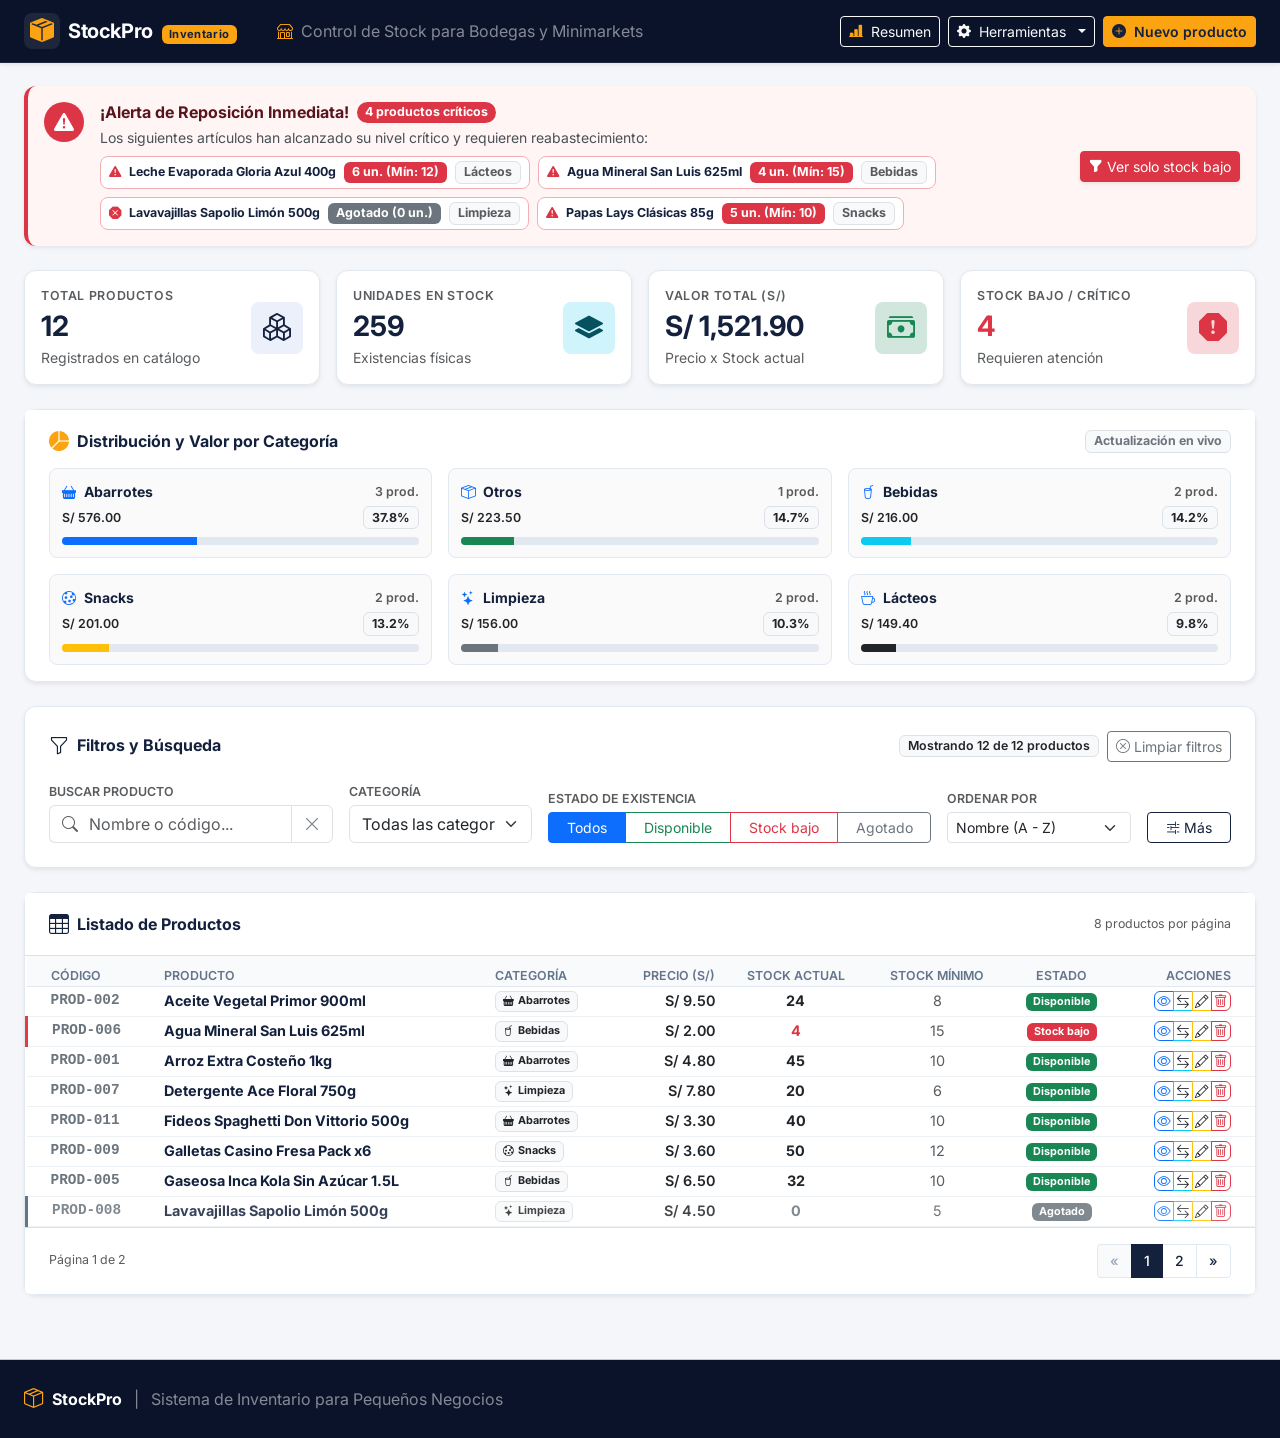
==== index.html @ 31b06daf "se guardo" ====
<!DOCTYPE html>
<html lang="es">
<head>
    <meta charset="UTF-8">
    <meta name="viewport" content="width=device-width, initial-scale=1.0">
    <meta name="description" content="StockPro - Sistema de Inventario para pequeños negocios.">
    <title>StockPro - Sistema de Inventario</title>

    <!-- Google Fonts: Inter -->
    <link rel="preconnect" href="https://fonts.googleapis.com">
    <link rel="preconnect" href="https://fonts.gstatic.com" crossorigin>
    <link href="https://fonts.googleapis.com/css2?family=Inter:wght@300;400;500;600;700&display=swap" rel="stylesheet">

    <!-- Bootstrap 5.3.3 CSS por CDN -->
    <link href="https://cdn.jsdelivr.net/npm/bootstrap@5.3.3/dist/css/bootstrap.min.css" rel="stylesheet" integrity="sha384-QWTKZyjpPEjISv5WaRU9OFeRpok6YctnYmDr5pNlyT2bRjXh0JMhjY6hW+ALEwIH" crossorigin="anonymous">

    <!-- Bootstrap Icons 1.11.3 por CDN -->
    <link rel="stylesheet" href="https://cdn.jsdelivr.net/npm/bootstrap-icons@1.11.3/font/bootstrap-icons.min.css">

    <!-- Estilos personalizados -->
    <link rel="stylesheet" href="css/styles.css">
</head>
<body>

    <!-- Enlace de accesibilidad: Saltar al contenido principal -->
    <a href="#main-content" class="skip-to-content visually-hidden-focusable">Saltar al contenido principal</a>

    <!-- 1. NAVBAR FIJA OSCURA -->
    <header>
        <nav class="navbar navbar-expand-lg navbar-dark bg-dark-navy fixed-top shadow-sm" aria-label="Navegación principal">
            <div class="container-fluid px-3 px-lg-4">
                <a class="navbar-brand d-flex align-items-center gap-2" href="#">
                    <div class="brand-icon-wrapper">
                        <i class="bi bi-box-seam-fill text-accent fs-4" aria-hidden="true"></i>
                    </div>
                    <div>
                        <span class="fw-bold tracking-tight text-white fs-5">StockPro</span>
                        <span class="badge badge-accent ms-1 d-none d-sm-inline-block">Inventario</span>
                    </div>
                </a>

                <button class="navbar-toggler border-0" type="button" data-bs-toggle="collapse" data-bs-target="#navbarContenido" aria-controls="navbarContenido" aria-expanded="false" aria-label="Alternar navegación">
                    <span class="navbar-toggler-icon"></span>
                </button>

                <div class="collapse navbar-collapse" id="navbarContenido">
                    <ul class="navbar-nav me-auto mb-2 mb-lg-0 ms-lg-3">
                        <li class="nav-item">
                            <span class="nav-link active px-2 text-white-50 small">
                                <i class="bi bi-shop me-1 text-accent" aria-hidden="true"></i>
                                Control de Stock para Bodegas y Minimarkets
                            </span>
                        </li>
                    </ul>

                    <div class="d-flex flex-wrap align-items-center gap-2">
                        <!-- Botón para ver resumen general -->
                        <button type="button" class="btn btn-outline-light btn-sm d-flex align-items-center gap-2" id="btnAbrirResumen" data-bs-toggle="modal" data-bs-target="#modalResumen" aria-label="Abrir resumen del inventario">
                            <i class="bi bi-bar-chart-line-fill text-accent" aria-hidden="true"></i>
                            <span>Resumen</span>
                        </button>

                        <!-- Menú desplegable de herramientas y exportación -->
                        <div class="dropdown">
                            <button class="btn btn-outline-light btn-sm dropdown-toggle d-flex align-items-center gap-2" type="button" id="dropdownHerramientas" data-bs-toggle="dropdown" aria-expanded="false">
                                <i class="bi bi-gear-fill" aria-hidden="true"></i>
                                <span>Herramientas</span>
                            </button>
                            <ul class="dropdown-menu dropdown-menu-end shadow" aria-labelledby="dropdownHerramientas">
                                <li><h6 class="dropdown-header text-uppercase fs-xs">Exportar datos</h6></li>
                                <li>
                                    <button class="dropdown-item d-flex align-items-center gap-2" type="button" id="btnExportarCSV">
                                        <i class="bi bi-filetype-csv text-success" aria-hidden="true"></i>
                                        <span>Exportar a CSV (Excel)</span>
                                    </button>
                                </li>
                                <li>
                                    <button class="dropdown-item d-flex align-items-center gap-2" type="button" id="btnExportarJSON">
                                        <i class="bi bi-filetype-json text-primary" aria-hidden="true"></i>
                                        <span>Exportar a JSON</span>
                                    </button>
                                </li>
                                <li><hr class="dropdown-divider"></li>
                                <li><h6 class="dropdown-header text-uppercase fs-xs">Mantenimiento</h6></li>
                                <li>
                                    <button class="dropdown-item d-flex align-items-center gap-2 text-warning" type="button" id="btnMenuRestablecer">
                                        <i class="bi bi-arrow-counterclockwise" aria-hidden="true"></i>
                                        <span>Restablecer datos demo</span>
                                    </button>
                                </li>
                                <li>
                                    <button class="dropdown-item d-flex align-items-center gap-2 text-danger" type="button" id="btnMenuVaciar">
                                        <i class="bi bi-trash3-fill" aria-hidden="true"></i>
                                        <span>Vaciar inventario</span>
                                    </button>
                                </li>
                            </ul>
                        </div>

                        <!-- Botón principal: Nuevo producto -->
                        <button type="button" class="btn btn-accent btn-sm d-flex align-items-center gap-2" id="btnAbrirModalNuevo" data-bs-toggle="modal" data-bs-target="#modalProducto" aria-label="Registrar un nuevo producto">
                            <i class="bi bi-plus-circle-fill" aria-hidden="true"></i>
                            <span class="fw-semibold">Nuevo producto</span>
                        </button>
                    </div>
                </div>
            </div>
        </nav>
    </header>

    <!-- CONTENIDO PRINCIPAL -->
    <main id="main-content" class="main-wrapper">
        <div class="container-fluid px-3 px-lg-4">

            <!-- 2. BANNER DE ALERTA DESTACADO (STOCK BAJO) -->
            <section id="bannerAlertaStockBajo" class="alert alert-danger d-none shadow-sm border-0 border-start border-danger border-4 mb-4" role="alert" aria-live="polite">
                <div class="d-flex flex-column flex-md-row align-items-start align-items-md-center justify-content-between gap-3">
                    <div class="d-flex align-items-start gap-3">
                        <div class="alert-icon-circle bg-danger text-white rounded-circle d-flex align-items-center justify-content-center flex-shrink-0">
                            <i class="bi bi-exclamation-triangle-fill fs-5" aria-hidden="true"></i>
                        </div>
                        <div>
                            <div class="d-flex align-items-center gap-2 mb-1">
                                <h2 class="alert-heading h6 fw-bold mb-0">¡Alerta de Reposición Inmediata!</h2>
                                <span class="badge bg-danger rounded-pill fs-xs" id="alertaBadgeContador">0 productos</span>
                            </div>
                            <p class="mb-2 text-dark-emphasis small" id="alertaStockTexto">
                                Los siguientes artículos han alcanzado su nivel crítico y requieren reabastecimiento:
                            </p>
                            <div class="d-flex flex-wrap gap-2" id="alertaListaNombres" aria-live="polite">
                                <!-- Los productos críticos se renderizan uno por uno -->
                            </div>
                        </div>
                    </div>
                    <button type="button" class="btn btn-danger btn-sm text-nowrap d-flex align-items-center gap-1 shadow-sm" id="btnVerSoloStockBajo">
                        <i class="bi bi-funnel-fill" aria-hidden="true"></i>
                        <span>Ver solo stock bajo</span>
                    </button>
                </div>
            </section>

            <!-- 3. DASHBOARD CON 4 TARJETAS DE RESUMEN (KPIS) -->
            <section aria-labelledby="tituloDashboard" class="mb-4">
                <h2 id="tituloDashboard" class="visually-hidden">Resumen del Inventario</h2>
                <div class="row g-3 row-cols-1 row-cols-sm-2 row-cols-xl-4">
                    
                    <!-- Tarjeta 1: Total de productos -->
                    <div class="col">
                        <div class="card h-100 card-kpi border-0 shadow-sm">
                            <div class="card-body p-3 d-flex align-items-center justify-content-between">
                                <div>
                                    <span class="text-uppercase tracking-wider text-muted fw-semibold fs-xs d-block mb-1">Total Productos</span>
                                    <span class="h3 fw-bold mb-0 text-navy" id="kpiTotalProductos">0</span>
                                    <small class="text-muted d-block mt-1">Registrados en catálogo</small>
                                </div>
                                <div class="kpi-icon-box bg-navy-subtle text-navy rounded-3">
                                    <i class="bi bi-boxes fs-3" aria-hidden="true"></i>
                                </div>
                            </div>
                        </div>
                    </div>

                    <!-- Tarjeta 2: Unidades en stock -->
                    <div class="col">
                        <div class="card h-100 card-kpi border-0 shadow-sm">
                            <div class="card-body p-3 d-flex align-items-center justify-content-between">
                                <div>
                                    <span class="text-uppercase tracking-wider text-muted fw-semibold fs-xs d-block mb-1">Unidades en Stock</span>
                                    <span class="h3 fw-bold mb-0 text-navy" id="kpiTotalUnidades">0</span>
                                    <small class="text-muted d-block mt-1">Existencias físicas</small>
                                </div>
                                <div class="kpi-icon-box bg-info-subtle text-info-emphasis rounded-3">
                                    <i class="bi bi-layers-fill fs-3" aria-hidden="true"></i>
                                </div>
                            </div>
                        </div>
                    </div>

                    <!-- Tarjeta 3: Valor del inventario -->
                    <div class="col">
                        <div class="card h-100 card-kpi border-0 shadow-sm">
                            <div class="card-body p-3 d-flex align-items-center justify-content-between">
                                <div>
                                    <span class="text-uppercase tracking-wider text-muted fw-semibold fs-xs d-block mb-1">Valor Total (S/)</span>
                                    <span class="h3 fw-bold mb-0 text-navy" id="kpiValorTotal">S/ 0.00</span>
                                    <small class="text-muted d-block mt-1">Precio x Stock actual</small>
                                </div>
                                <div class="kpi-icon-box bg-success-subtle text-success rounded-3">
                                    <i class="bi bi-cash-stack fs-3" aria-hidden="true"></i>
                                </div>
                            </div>
                        </div>
                    </div>

                    <!-- Tarjeta 4: Productos con stock bajo -->
                    <div class="col">
                        <div class="card h-100 card-kpi border-0 shadow-sm">
                            <div class="card-body p-3 d-flex align-items-center justify-content-between">
                                <div>
                                    <span class="text-uppercase tracking-wider text-muted fw-semibold fs-xs d-block mb-1">Stock Bajo / Crítico</span>
                                    <span class="h3 fw-bold mb-0 text-danger" id="kpiStockBajo">0</span>
                                    <small class="text-muted d-block mt-1">Requieren atención</small>
                                </div>
                                <div class="kpi-icon-box bg-danger-subtle text-danger rounded-3">
                                    <i class="bi bi-exclamation-octagon-fill fs-3" aria-hidden="true"></i>
                                </div>
                            </div>
                        </div>
                    </div>

                </div>
            </section>

            <!-- 4. PANEL: VALOR POR CATEGORÍA CON BARRAS DE PROGRESO -->
            <section class="card border-0 shadow-sm mb-4" aria-labelledby="tituloValorCategorias">
                <div class="card-header bg-white border-0 pt-3 pb-2 px-3 px-md-4 d-flex align-items-center justify-content-between">
                    <div class="d-flex align-items-center gap-2">
                        <i class="bi bi-pie-chart-fill text-accent fs-5" aria-hidden="true"></i>
                        <h2 id="tituloValorCategorias" class="h6 fw-bold mb-0 text-navy">Distribución y Valor por Categoría</h2>
                    </div>
                    <span class="badge bg-light text-secondary border fs-xs">Actualización en vivo</span>
                </div>
                <div class="card-body px-3 px-md-4 pt-1 pb-3">
                    <div class="row g-3" id="contenedorProgresoCategorias">
                        <!-- Renderizado dinámicamente con JavaScript -->
                    </div>
                </div>
            </section>

            <!-- 5. BARRA DE FILTROS Y HERRAMIENTAS -->
            <section class="card border-0 shadow-sm mb-4" aria-labelledby="tituloFiltros">
                <div class="card-body p-3 p-md-4">
                    <div class="d-flex flex-wrap align-items-center justify-content-between gap-2 mb-3">
                        <div class="d-flex align-items-center gap-2">
                            <i class="bi bi-funnel text-navy fs-5" aria-hidden="true"></i>
                            <h2 id="tituloFiltros" class="h6 fw-bold mb-0 text-navy">Filtros y Búsqueda</h2>
                        </div>
                        <div class="d-flex align-items-center gap-2">
                            <span class="badge bg-light text-dark border px-2 py-1 fs-xs fw-semibold" id="contadorProductos" aria-live="polite">
                                Mostrando 0 de 0 productos
                            </span>
                            <button type="button" class="btn btn-outline-secondary btn-sm d-flex align-items-center gap-1" id="btnLimpiarFiltros" title="Restablecer todos los filtros">
                                <i class="bi bi-x-circle" aria-hidden="true"></i>
                                <span class="d-none d-sm-inline">Limpiar filtros</span>
                            </button>
                        </div>
                    </div>

                    <div class="row g-3 align-items-end">
                        
                        <!-- Buscador por nombre o código con botón de limpiar -->
                        <div class="col-12 col-md-4 col-xl-3">
                            <label for="inputBusqueda" class="form-label fs-xs fw-semibold text-uppercase text-muted mb-1">
                                Buscar producto
                            </label>
                            <div class="input-group">
                                <span class="input-group-text bg-white border-end-0 text-muted">
                                    <i class="bi bi-search" aria-hidden="true"></i>
                                </span>
                                <input type="search" class="form-control border-start-0 ps-0" id="inputBusqueda" placeholder="Nombre o código..." autocomplete="off">
                                <button class="btn btn-outline-secondary border" type="button" id="btnLimpiarBusqueda" title="Borrar texto de búsqueda" aria-label="Limpiar campo de búsqueda">
                                    <i class="bi bi-x-lg" aria-hidden="true"></i>
                                </button>
                            </div>
                        </div>

                        <!-- Select de categoría -->
                        <div class="col-12 col-sm-6 col-md-3 col-xl-2">
                            <label for="selectCategoria" class="form-label fs-xs fw-semibold text-uppercase text-muted mb-1">
                                Categoría
                            </label>
                            <select class="form-select" id="selectCategoria">
                                <option value="todas" selected>Todas las categorías</option>
                                <option value="Abarrotes">Abarrotes</option>
                                <option value="Bebidas">Bebidas</option>
                                <option value="Lácteos">Lácteos</option>
                                <option value="Limpieza">Limpieza</option>
                                <option value="Snacks">Snacks</option>
                                <option value="Otros">Otros</option>
                            </select>
                        </div>

                        <!-- Filtro por estado con botones toggle (btn-group) -->
                        <div class="col-12 col-sm-6 col-md-5 col-xl-4">
                            <label class="form-label fs-xs fw-semibold text-uppercase text-muted mb-1 d-block">
                                Estado de Existencia
                            </label>
                            <div class="btn-group w-100" role="group" aria-label="Filtro por estado de stock" id="grupoFiltroEstado">
                                <input type="radio" class="btn-check" name="filtroEstado" id="estadoTodos" value="todos" checked autocomplete="off">
                                <label class="btn btn-outline-primary btn-sm" for="estadoTodos">Todos</label>

                                <input type="radio" class="btn-check" name="filtroEstado" id="estadoDisponible" value="disponible" autocomplete="off">
                                <label class="btn btn-outline-success btn-sm" for="estadoDisponible">Disponible</label>

                                <input type="radio" class="btn-check" name="filtroEstado" id="estadoStockBajo" value="stock_bajo" autocomplete="off">
                                <label class="btn btn-outline-danger btn-sm" for="estadoStockBajo">Stock bajo</label>

                                <input type="radio" class="btn-check" name="filtroEstado" id="estadoAgotado" value="agotado" autocomplete="off">
                                <label class="btn btn-outline-secondary btn-sm" for="estadoAgotado">Agotado</label>
                            </div>
                        </div>

                        <!-- Ordenar por -->
                        <div class="col-12 col-sm-6 col-md-3 col-xl-2">
                            <label for="selectOrden" class="form-label fs-xs fw-semibold text-uppercase text-muted mb-1">
                                Ordenar por
                            </label>
                            <select class="form-select form-select-sm" id="selectOrden">
                                <option value="nombre_asc">Nombre (A - Z)</option>
                                <option value="nombre_desc">Nombre (Z - A)</option>
                                <option value="precio_asc">Precio (Menor a Mayor)</option>
                                <option value="precio_desc">Precio (Mayor a Menor)</option>
                                <option value="stock_asc">Stock (Menor a Mayor)</option>
                                <option value="stock_desc">Stock (Mayor a Menor)</option>
                            </select>
                        </div>

                        <!-- Botón para abrir panel offcanvas de rango de precios -->
                        <div class="col-12 col-sm-6 col-md-3 col-xl-1">
                            <button type="button" class="btn btn-outline-navy btn-sm w-100 d-flex align-items-center justify-content-center gap-1" data-bs-toggle="offcanvas" data-bs-target="#offcanvasFiltros" aria-controls="offcanvasFiltros" id="btnAbrirOffcanvasFiltros">
                                <i class="bi bi-sliders2" aria-hidden="true"></i>
                                <span>Más</span>
                            </button>
                        </div>

                    </div>
                </div>
            </section>

            <!-- 6. TABLA DE PRODUCTOS CON PAGINACIÓN -->
            <section class="card border-0 shadow-sm mb-4" aria-labelledby="tituloTabla">
                <div class="card-header bg-white border-bottom py-3 px-3 px-md-4 d-flex align-items-center justify-content-between">
                    <div class="d-flex align-items-center gap-2">
                        <i class="bi bi-table text-navy fs-5" aria-hidden="true"></i>
                        <h2 id="tituloTabla" class="h6 fw-bold mb-0 text-navy">Listado de Productos</h2>
                    </div>
                    <small class="text-muted fs-xs">8 productos por página</small>
                </div>

                <div class="table-responsive">
                    <table class="table table-hover align-middle mb-0" id="tablaProductos">
                        <thead class="table-light fs-xs text-uppercase text-muted">
                            <tr>
                                <th scope="col" class="ps-3 ps-md-4">Código</th>
                                <th scope="col">Producto</th>
                                <th scope="col">Categoría</th>
                                <th scope="col" class="text-end">Precio (S/)</th>
                                <th scope="col" class="text-center">Stock Actual</th>
                                <th scope="col" class="text-center">Stock Mínimo</th>
                                <th scope="col" class="text-center">Estado</th>
                                <th scope="col" class="text-end pe-3 pe-md-4">Acciones</th>
                            </tr>
                        </thead>
                        <tbody id="tbodyProductos">
                            <!-- Filas inyectadas dinámicamente mediante delegación de eventos -->
                        </tbody>
                    </table>
                </div>

                <!-- Estado vacío 1: Sin productos en el inventario -->
                <div id="estadoVacioInventario" class="p-5 text-center d-none">
                    <div class="empty-icon-box mx-auto mb-3 text-muted">
                        <i class="bi bi-box2 fs-1" aria-hidden="true"></i>
                    </div>
                    <h3 class="h5 fw-bold text-navy mb-2">Aún no hay productos registrados</h3>
                    <p class="text-muted small mb-3 max-w-sm mx-auto">
                        Comienza agregando tu primer producto para llevar el control inteligente de tu stock y precios.
                    </p>
                    <button type="button" class="btn btn-accent btn-sm d-inline-flex align-items-center gap-2 shadow-sm" data-bs-toggle="modal" data-bs-target="#modalProducto">
                        <i class="bi bi-plus-circle-fill" aria-hidden="true"></i>
                        <span>Agregar primer producto</span>
                    </button>
                </div>

                <!-- Estado vacío 2: Sin coincidencias con los filtros -->
                <div id="estadoVacioFiltros" class="p-5 text-center d-none">
                    <div class="empty-icon-box mx-auto mb-3 text-muted">
                        <i class="bi bi-search fs-1" aria-hidden="true"></i>
                    </div>
                    <h3 class="h5 fw-bold text-navy mb-2">No se encontraron productos</h3>
                    <p class="text-muted small mb-3 max-w-sm mx-auto">
                        Ningún producto coincide con los filtros o criterios de búsqueda ingresados.
                    </p>
                    <button type="button" class="btn btn-outline-secondary btn-sm d-inline-flex align-items-center gap-2" id="btnRestablecerFiltrosVacio">
                        <i class="bi bi-arrow-counterclockwise" aria-hidden="true"></i>
                        <span>Restablecer filtros</span>
                    </button>
                </div>

                <!-- Footer de la tabla con controles de paginación -->
                <div class="card-footer bg-white border-top py-3 px-3 px-md-4 d-flex flex-column flex-sm-row align-items-center justify-content-between gap-2" id="contenedorPaginacion">
                    <div class="text-muted fs-xs" id="infoPaginacion">
                        Página 1 de 1
                    </div>
                    <nav aria-label="Navegación de páginas de productos">
                        <ul class="pagination pagination-sm mb-0" id="listaPaginacion">
                            <!-- Botones de página generados dinámicamente -->
                        </ul>
                    </nav>
                </div>
            </section>

        </div>
    </main>

    <!-- 7. FOOTER INSTITUCIONAL -->
    <footer class="bg-dark-navy text-white-50 py-4 mt-auto border-top border-secondary-subtle">
        <div class="container-fluid px-3 px-lg-4 text-center">
            <div class="d-flex flex-column flex-md-row align-items-center justify-content-between gap-2">
                <div class="d-flex align-items-center justify-content-center gap-2">
                    <i class="bi bi-box-seam text-accent fs-5" aria-hidden="true"></i>
                    <span class="text-white fw-bold">StockPro</span>
                    <span class="mx-1">|</span>
                    <span>Sistema de Inventario para Pequeños Negocios</span>
                </div>
            </div>
        </div>
    </footer>

    <!-- ========================================================================= -->
    <!-- OFF-CANVAS: MÁS FILTROS (RANGO DE PRECIO)                                  -->
    <!-- ========================================================================= -->
    <div class="offcanvas offcanvas-end" tabindex="-1" id="offcanvasFiltros" aria-labelledby="tituloOffcanvasFiltros">
        <div class="offcanvas-header bg-navy text-white">
            <h3 class="offcanvas-title h6 fw-bold mb-0 d-flex align-items-center gap-2" id="tituloOffcanvasFiltros">
                <i class="bi bi-sliders2 text-accent" aria-hidden="true"></i>
                <span>Más Filtros de Inventario</span>
            </h3>
            <button type="button" class="btn-close btn-close-white" data-bs-dismiss="offcanvas" aria-label="Cerrar panel"></button>
        </div>
        <div class="offcanvas-body">
            <form id="formFiltroPrecio" novalidate>
                <div class="mb-4">
                    <h4 class="h6 fw-bold text-navy mb-3">Rango de Precio Unitario (S/)</h4>
                    
                    <div class="mb-3">
                        <label for="inputPrecioMin" class="form-label small fw-semibold">Precio Mínimo (S/)</label>
                        <div class="input-group">
                            <span class="input-group-text">S/</span>
                            <input type="number" class="form-control" id="inputPrecioMin" placeholder="0.00" min="0" step="0.50">
                        </div>
                    </div>

                    <div class="mb-3">
                        <label for="inputPrecioMax" class="form-label small fw-semibold">Precio Máximo (S/)</label>
                        <div class="input-group">
                            <span class="input-group-text">S/</span>
                            <input type="number" class="form-control" id="inputPrecioMax" placeholder="999.00" min="0" step="0.50">
                        </div>
                        <div class="invalid-feedback" id="feedbackPrecioRango">
                            El precio mínimo no puede ser mayor al precio máximo.
                        </div>
                    </div>
                </div>

                <div class="d-grid gap-2">
                    <button type="submit" class="btn btn-navy btn-sm py-2 fw-semibold">
                        <i class="bi bi-check2-circle me-1" aria-hidden="true"></i>
                        Aplicar Filtro de Precio
                    </button>
                    <button type="button" class="btn btn-outline-secondary btn-sm py-2" id="btnRestablecerPrecioOffcanvas">
                        <i class="bi bi-arrow-counterclockwise me-1" aria-hidden="true"></i>
                        Restablecer Rango
                    </button>
                </div>
            </form>
        </div>
    </div>

    <!-- ========================================================================= -->
    <!-- MODAL 1: NUEVO / EDITAR PRODUCTO (MISMO FORMULARIO PRECARGADO)              -->
    <!-- ========================================================================= -->
    <div class="modal fade" id="modalProducto" tabindex="-1" aria-labelledby="modalProductoTitulo" aria-hidden="true">
        <div class="modal-dialog modal-dialog-centered modal-lg">
            <div class="modal-content border-0 shadow">
                <div class="modal-header bg-navy text-white">
                    <h3 class="modal-title h6 fw-bold mb-0 d-flex align-items-center gap-2" id="modalProductoTitulo">
                        <i class="bi bi-box-seam text-accent" aria-hidden="true"></i>
                        <span id="textoTituloModalProducto">Nuevo Producto</span>
                    </h3>
                    <button type="button" class="btn-close btn-close-white" data-bs-dismiss="modal" aria-label="Cerrar modal"></button>
                </div>

                <form id="formProducto" novalidate>
                    <div class="modal-body p-4">
                        <input type="hidden" id="productoIdOculto" value="">

                        <div class="row g-3">
                            <!-- Código del producto -->
                            <div class="col-12 col-md-4">
                                <label for="inputCodigo" class="form-label small fw-bold">
                                    Código <span class="text-danger">*</span>
                                </label>
                                <input type="text" class="form-control" id="inputCodigo" placeholder="Ej: PROD-001" required autocomplete="off">
                                <div class="invalid-feedback" id="feedbackCodigo">
                                    Ingrese un código único (mínimo 3 caracteres).
                                </div>
                                <div class="form-text fs-xs">Identificador único en catálogo.</div>
                            </div>

                            <!-- Nombre del producto -->
                            <div class="col-12 col-md-8">
                                <label for="inputNombre" class="form-label small fw-bold">
                                    Nombre del Producto <span class="text-danger">*</span>
                                </label>
                                <input type="text" class="form-control" id="inputNombre" placeholder="Ej: Arroz Extra Costeño 1kg" required autocomplete="off">
                                <div class="invalid-feedback">
                                    El nombre es obligatorio (mínimo 3 caracteres).
                                </div>
                            </div>

                            <!-- Categoría -->
                            <div class="col-12 col-md-6">
                                <label for="inputCategoria" class="form-label small fw-bold">
                                    Categoría <span class="text-danger">*</span>
                                </label>
                                <select class="form-select" id="inputCategoria" required>
                                    <option value="" disabled selected>Seleccione una categoría...</option>
                                    <option value="Abarrotes">Abarrotes</option>
                                    <option value="Bebidas">Bebidas</option>
                                    <option value="Lácteos">Lácteos</option>
                                    <option value="Limpieza">Limpieza</option>
                                    <option value="Snacks">Snacks</option>
                                    <option value="Otros">Otros</option>
                                </select>
                                <div class="invalid-feedback">
                                    Seleccione una categoría válida.
                                </div>
                            </div>

                            <!-- Precio Unitario -->
                            <div class="col-12 col-md-6">
                                <label for="inputPrecio" class="form-label small fw-bold">
                                    Precio Unitario (S/) <span class="text-danger">*</span>
                                </label>
                                <div class="input-group">
                                    <span class="input-group-text">S/</span>
                                    <input type="number" class="form-control" id="inputPrecio" placeholder="0.00" step="0.01" min="0.01" required>
                                    <div class="invalid-feedback">
                                        El precio debe ser un número mayor a 0.00.
                                    </div>
                                </div>
                            </div>

                            <!-- Stock Actual -->
                            <div class="col-12 col-md-6">
                                <label for="inputStock" class="form-label small fw-bold">
                                    Stock Actual (Unidades) <span class="text-danger">*</span>
                                </label>
                                <input type="number" class="form-control" id="inputStock" placeholder="0" min="0" step="1" required>
                                <div class="invalid-feedback">
                                    El stock debe ser un número entero mayor o igual a 0.
                                </div>
                            </div>

                            <!-- Stock Mínimo -->
                            <div class="col-12 col-md-6">
                                <label for="inputStockMinimo" class="form-label small fw-bold">
                                    Stock Mínimo de Alerta <span class="text-danger">*</span>
                                </label>
                                <input type="number" class="form-control" id="inputStockMinimo" placeholder="5" min="0" step="1" required>
                                <div class="invalid-feedback">
                                    El stock mínimo debe ser un entero mayor o igual a 0.
                                </div>
                                <div class="form-text fs-xs">Dispara alertas si el stock es menor o igual.</div>
                            </div>
                        </div>
                    </div>

                    <div class="modal-footer bg-light px-4 py-3">
                        <button type="button" class="btn btn-outline-secondary btn-sm" data-bs-dismiss="modal">
                            Cancelar
                        </button>
                        <button type="submit" class="btn btn-accent btn-sm d-flex align-items-center gap-2" id="btnGuardarProducto">
                            <i class="bi bi-check-circle-fill" aria-hidden="true"></i>
                            <span id="textoBotonGuardar">Guardar producto</span>
                        </button>
                    </div>
                </form>
            </div>
        </div>
    </div>

    <!-- ========================================================================= -->
    <!-- MODAL 2: REGISTRAR MOVIMIENTO (ENTRADA / SALIDA)                            -->
    <!-- ========================================================================= -->
    <div class="modal fade" id="modalMovimiento" tabindex="-1" aria-labelledby="modalMovimientoTitulo" aria-hidden="true">
        <div class="modal-dialog modal-dialog-centered">
            <div class="modal-content border-0 shadow">
                <div class="modal-header bg-navy text-white">
                    <h3 class="modal-title h6 fw-bold mb-0 d-flex align-items-center gap-2" id="modalMovimientoTitulo">
                        <i class="bi bi-arrow-left-right text-accent" aria-hidden="true"></i>
                        <span>Registrar Movimiento de Stock</span>
                    </h3>
                    <button type="button" class="btn-close btn-close-white" data-bs-dismiss="modal" aria-label="Cerrar modal"></button>
                </div>

                <form id="formMovimiento" novalidate>
                    <div class="modal-body p-4">
                        <input type="hidden" id="movimientoProductoId" value="">

                        <!-- Resumen del producto seleccionado -->
                        <div class="p-3 bg-light rounded-3 border mb-3">
                            <span class="fs-xs text-uppercase text-muted fw-bold d-block">Producto seleccionado</span>
                            <h4 class="h6 fw-bold text-navy mb-1" id="movimientoProductoNombre">-</h4>
                            <div class="d-flex align-items-center gap-3 text-muted small">
                                <span>Código: <strong id="movimientoProductoCodigo" class="text-dark">-</strong></span>
                                <span>Stock actual: <strong id="movimientoProductoStock" class="text-primary">-</strong></span>
                            </div>
                        </div>

                        <!-- Tipo de movimiento -->
                        <div class="mb-3">
                            <label class="form-label small fw-bold d-block">Tipo de Movimiento <span class="text-danger">*</span></label>
                            <div class="row g-2">
                                <div class="col-6">
                                    <input type="radio" class="btn-check" name="tipoMovimiento" id="tipoEntrada" value="entrada" checked autocomplete="off">
                                    <label class="btn btn-outline-success w-100 d-flex align-items-center justify-content-center gap-2 py-2" for="tipoEntrada">
                                        <i class="bi bi-box-arrow-in-down fs-5" aria-hidden="true"></i>
                                        <span class="fw-semibold">Entrada (+)</span>
                                    </label>
                                </div>
                                <div class="col-6">
                                    <input type="radio" class="btn-check" name="tipoMovimiento" id="tipoSalida" value="salida" autocomplete="off">
                                    <label class="btn btn-outline-danger w-100 d-flex align-items-center justify-content-center gap-2 py-2" for="tipoSalida">
                                        <i class="bi bi-box-arrow-up-right fs-5" aria-hidden="true"></i>
                                        <span class="fw-semibold">Salida (-)</span>
                                    </label>
                                </div>
                            </div>
                        </div>

                        <!-- Cantidad -->
                        <div class="mb-3">
                            <label for="inputCantidadMovimiento" class="form-label small fw-bold">
                                Cantidad de Unidades <span class="text-danger">*</span>
                            </label>
                            <input type="number" class="form-control" id="inputCantidadMovimiento" placeholder="1" min="1" step="1" required>
                            <div class="invalid-feedback" id="feedbackCantidadMovimiento">
                                Ingrese una cantidad entera mayor a 0.
                            </div>
                        </div>

                        <!-- Motivo opcional -->
                        <div class="mb-2">
                            <label for="inputMotivoMovimiento" class="form-label small fw-semibold">
                                Motivo (Opcional)
                            </label>
                            <input type="text" class="form-control" id="inputMotivoMovimiento" placeholder="Ej: Compra a distribuidor, venta mostrador, merma...">
                        </div>
                    </div>

                    <div class="modal-footer bg-light px-4 py-3">
                        <button type="button" class="btn btn-outline-secondary btn-sm" data-bs-dismiss="modal">
                            Cancelar
                        </button>
                        <button type="submit" class="btn btn-navy btn-sm d-flex align-items-center gap-2" id="btnGuardarMovimiento">
                            <i class="bi bi-check2-circle" aria-hidden="true"></i>
                            <span>Registrar movimiento</span>
                        </button>
                    </div>
                </form>
            </div>
        </div>
    </div>

    <!-- ========================================================================= -->
    <!-- MODAL 3: DETALLE DEL PRODUCTO (FICHA TÉCNICA)                              -->
    <!-- ========================================================================= -->
    <div class="modal fade" id="modalDetalle" tabindex="-1" aria-labelledby="modalDetalleTitulo" aria-hidden="true">
        <div class="modal-dialog modal-dialog-centered">
            <div class="modal-content border-0 shadow">
                <div class="modal-header bg-navy text-white">
                    <h3 class="modal-title h6 fw-bold mb-0 d-flex align-items-center gap-2" id="modalDetalleTitulo">
                        <i class="bi bi-info-circle-fill text-accent" aria-hidden="true"></i>
                        <span>Ficha Detallada del Producto</span>
                    </h3>
                    <button type="button" class="btn-close btn-close-white" data-bs-dismiss="modal" aria-label="Cerrar ficha"></button>
                </div>
                <div class="modal-body p-4" id="cuerpoDetalleProducto">
                    <!-- Inyectado dinámicamente -->
                </div>
                <div class="modal-footer bg-light px-4 py-3 d-flex justify-content-between">
                    <span class="fs-xs text-muted">StockPro - Control de inventario</span>
                    <button type="button" class="btn btn-navy btn-sm" data-bs-dismiss="modal">
                        Cerrar ficha
                    </button>
                </div>
            </div>
        </div>
    </div>

    <!-- ========================================================================= -->
    <!-- MODAL 4: CONFIRMACIÓN DE ELIMINACIÓN DE UN PRODUCTO                        -->
    <!-- ========================================================================= -->
    <div class="modal fade" id="modalEliminar" tabindex="-1" aria-labelledby="modalEliminarTitulo" aria-hidden="true">
        <div class="modal-dialog modal-dialog-centered">
            <div class="modal-content border-0 shadow">
                <div class="modal-header bg-danger text-white">
                    <h3 class="modal-title h6 fw-bold mb-0 d-flex align-items-center gap-2" id="modalEliminarTitulo">
                        <i class="bi bi-exclamation-triangle-fill" aria-hidden="true"></i>
                        <span>Confirmar Eliminación</span>
                    </h3>
                    <button type="button" class="btn-close btn-close-white" data-bs-dismiss="modal" aria-label="Cerrar"></button>
                </div>
                <div class="modal-body p-4">
                    <p class="mb-3">
                        ¿Está completamente seguro de que desea eliminar este producto del inventario? Esta acción no se puede deshacer.
                    </p>
                    <div class="p-3 bg-light border border-danger-subtle rounded-3 text-center">
                        <span class="fs-xs text-uppercase text-muted d-block">Producto a eliminar:</span>
                        <strong class="text-danger fs-6" id="nombreProductoEliminar"></strong>
                        <div class="text-muted small mt-1" id="codigoProductoEliminar"></div>
                    </div>
                </div>
                <div class="modal-footer bg-light px-4 py-3">
                    <button type="button" class="btn btn-outline-secondary btn-sm" data-bs-dismiss="modal">
                        Cancelar
                    </button>
                    <button type="button" class="btn btn-danger btn-sm d-flex align-items-center gap-2 shadow-sm" id="btnConfirmarEliminar">
                        <i class="bi bi-trash3-fill" aria-hidden="true"></i>
                        <span>Eliminar producto</span>
                    </button>
                </div>
            </div>
        </div>
    </div>

    <!-- ========================================================================= -->
    <!-- MODAL 5: CONFIRMACIÓN GENERAL (VACIAR INVENTARIO / RESTABLECER DEMO)        -->
    <!-- ========================================================================= -->
    <div class="modal fade" id="modalConfirmarAccion" tabindex="-1" aria-labelledby="modalConfirmarAccionTitulo" aria-hidden="true">
        <div class="modal-dialog modal-dialog-centered">
            <div class="modal-content border-0 shadow">
                <div class="modal-header text-white" id="modalConfirmarAccionHeader">
                    <h3 class="modal-title h6 fw-bold mb-0 d-flex align-items-center gap-2" id="modalConfirmarAccionTitulo">
                        <i class="bi bi-exclamation-circle-fill" aria-hidden="true"></i>
                        <span id="textoTituloConfirmarAccion">Confirmación</span>
                    </h3>
                    <button type="button" class="btn-close btn-close-white" data-bs-dismiss="modal" aria-label="Cerrar"></button>
                </div>
                <div class="modal-body p-4">
                    <p class="mb-0" id="textoMensajeConfirmarAccion">
                        ¿Está seguro de realizar esta acción?
                    </p>
                </div>
                <div class="modal-footer bg-light px-4 py-3">
                    <button type="button" class="btn btn-outline-secondary btn-sm" data-bs-dismiss="modal">
                        Cancelar
                    </button>
                    <button type="button" class="btn btn-danger btn-sm" id="btnEjecutarConfirmarAccion">
                        Confirmar
                    </button>
                </div>
            </div>
        </div>
    </div>

    <!-- ========================================================================= -->
    <!-- MODAL 6: RESUMEN DEL INVENTARIO (INFORMES Y VALORACIÓN)                   -->
    <!-- ========================================================================= -->
    <div class="modal fade" id="modalResumen" tabindex="-1" aria-labelledby="modalResumenTitulo" aria-hidden="true">
        <div class="modal-dialog modal-dialog-centered modal-lg">
            <div class="modal-content border-0 shadow">
                <div class="modal-header bg-navy text-white">
                    <h3 class="modal-title h6 fw-bold mb-0 d-flex align-items-center gap-2" id="modalResumenTitulo">
                        <i class="bi bi-clipboard2-data-fill text-accent" aria-hidden="true"></i>
                        <span>Informe y Resumen Global del Inventario</span>
                    </h3>
                    <button type="button" class="btn-close btn-close-white" data-bs-dismiss="modal" aria-label="Cerrar resumen"></button>
                </div>
                <div class="modal-body p-4" id="cuerpoModalResumen">
                    <!-- Inyectado dinámicamente -->
                </div>
                <div class="modal-footer bg-light px-4 py-3 d-flex justify-content-between">
                    <div class="d-flex gap-2">
                        <button type="button" class="btn btn-outline-success btn-sm d-flex align-items-center gap-1" id="btnExportarCSVDesdeResumen">
                            <i class="bi bi-filetype-csv" aria-hidden="true"></i>
                            <span>Descargar CSV</span>
                        </button>
                        <button type="button" class="btn btn-outline-primary btn-sm d-flex align-items-center gap-1" id="btnExportarJSONDesdeResumen">
                            <i class="bi bi-filetype-json" aria-hidden="true"></i>
                            <span>Descargar JSON</span>
                        </button>
                    </div>
                    <button type="button" class="btn btn-navy btn-sm" data-bs-dismiss="modal">
                        Cerrar informe
                    </button>
                </div>
            </div>
        </div>
    </div>

    <!-- ========================================================================= -->
    <!-- CONTENEDOR DE TOASTS FLOTANTES PARA RETROALIMENTACIÓN (BOOTSTRAP)        -->
    <!-- ========================================================================= -->
    <div class="toast-container position-fixed bottom-0 end-0 p-3" style="z-index: 1090;">
        <div id="toastNotificacion" class="toast align-items-center border-0 shadow" role="alert" aria-live="assertive" aria-atomic="true">
            <div class="d-flex">
                <div class="toast-body d-flex align-items-center gap-2 py-3 px-3">
                    <i id="toastIcono" class="bi bi-check-circle-fill fs-5" aria-hidden="true"></i>
                    <span id="toastMensaje" class="fw-semibold small">Operación realizada con éxito.</span>
                </div>
                <button type="button" class="btn-close btn-close-white me-2 m-auto" data-bs-dismiss="toast" aria-label="Cerrar notificación"></button>
            </div>
        </div>
    </div>

    <!-- Bootstrap 5.3.3 Bundle con Popper por CDN -->
    <script src="https://cdn.jsdelivr.net/npm/bootstrap@5.3.3/dist/js/bootstrap.bundle.min.js" integrity="sha384-YvpcrYf0tY3lHB60NNkmXc5s9fDVZLESaAA55NDzOxhy9GkcIdslK1eN7N6jIeHz" crossorigin="anonymous"></script>

    <!-- Lógica de la aplicación en JavaScript Vanilla Puro -->
    <script src="js/app.js"></script>
</body>
</html>
---- css/styles.css ----
/* ==========================================================================
   StockPro - Sistema de Inventario
   Curso: Desarrollo de Interfaces I | Instituto IDAT
   Hoja de estilos personalizada (CSS3 Puro)
   ========================================================================== */

/* 1. VARIABLES Y CONFIGURACIÓN GLOBAL */
:root {
    --color-navy: #14213D;
    --color-navy-dark: #0B132B;
    --color-navy-light: #1F3156;
    --color-accent: #FCA311;
    --color-accent-hover: #E5920A;
    --color-accent-text: #14213D;
    
    --color-bg-body: #F4F6F9;
    --color-bg-card: #FFFFFF;
    
    --color-danger: #E63946;
    --color-danger-subtle: #FFEBEB;
    --color-warning-subtle: #FFF8E6;
    --color-success: #198754;
    --color-success-subtle: #E8F5E9;
    
    --color-border: #E2E8F0;
    --color-text-main: #212529;
    --color-text-muted: #64748B;
    
    --shadow-soft: 0 4px 16px rgba(20, 33, 61, 0.06);
    --shadow-card-hover: 0 8px 24px rgba(20, 33, 61, 0.12);
    --radius-default: 10px;
    --radius-card: 12px;
    --transition-base: all 0.2s ease-in-out;
}

/* 2. TIPOGRAFÍA Y CUERPO */
html {
    scroll-behavior: smooth;
}

body {
    font-family: 'Inter', -apple-system, BlinkMacSystemFont, "Segoe UI", Roboto, Oxygen, Ubuntu, Cantarell, sans-serif;
    background-color: var(--color-bg-body);
    color: var(--color-text-main);
    line-height: 1.5;
    min-height: 100vh;
    display: flex;
    flex-direction: column;
}

.main-wrapper {
    flex: 1 0 auto;
    padding-top: 86px; /* Espacio para compensar la navbar fija */
    padding-bottom: 40px;
}

/* Enlace accesible para saltar directo al contenido */
.skip-to-content {
    position: absolute;
    top: 10px;
    left: 10px;
    z-index: 2000;
    padding: 10px 16px;
    background-color: var(--color-accent);
    color: var(--color-accent-text);
    font-weight: 700;
    border-radius: 6px;
    box-shadow: 0 4px 12px rgba(0,0,0,0.2);
    text-decoration: none;
    transition: transform 0.2s ease;
}

.skip-to-content:not(:focus) {
    transform: translateY(-150%);
}

/* Foco accesible de alto contraste (WCAG 2.1 AA) */
a:focus-visible,
button:focus-visible,
input:focus-visible,
select:focus-visible,
textarea:focus-visible {
    outline: 2px solid var(--color-accent) !important;
    outline-offset: 2px !important;
}

/* 3. COLORES Y UTILIDADES DE MARCA */
.bg-dark-navy {
    background-color: var(--color-navy-dark) !important;
}

.bg-navy {
    background-color: var(--color-navy) !important;
}

.bg-navy-subtle {
    background-color: #EBF0FA !important;
}

.text-navy {
    color: var(--color-navy) !important;
}

.text-accent {
    color: var(--color-accent) !important;
}

.fs-xs {
    font-size: 0.775rem !important;
}

.tracking-wider {
    letter-spacing: 0.05em;
}

.tracking-tight {
    letter-spacing: -0.02em;
}

.max-w-sm {
    max-width: 420px;
}

/* Botón primario de acento (Ámbar) */
.btn-accent {
    background-color: var(--color-accent);
    border-color: var(--color-accent);
    color: var(--color-accent-text);
    font-weight: 600;
    transition: var(--transition-base);
}

.btn-accent:hover,
.btn-accent:focus,
.btn-accent:active {
    background-color: var(--color-accent-hover) !important;
    border-color: var(--color-accent-hover) !important;
    color: var(--color-accent-text) !important;
    box-shadow: 0 4px 12px rgba(252, 163, 17, 0.35);
}

/* Botón azul marino */
.btn-navy {
    background-color: var(--color-navy);
    border-color: var(--color-navy);
    color: #FFFFFF;
    font-weight: 500;
    transition: var(--transition-base);
}

.btn-navy:hover,
.btn-navy:focus,
.btn-navy:active {
    background-color: var(--color-navy-light) !important;
    border-color: var(--color-navy-light) !important;
    color: #FFFFFF !important;
}

.btn-outline-navy {
    color: var(--color-navy);
    border-color: var(--color-navy);
}

.btn-outline-navy:hover,
.btn-outline-navy:focus,
.btn-outline-navy:active {
    background-color: var(--color-navy);
    color: #FFFFFF;
}

/* Badge de acento */
.badge-accent {
    background-color: var(--color-accent);
    color: var(--color-accent-text);
    font-weight: 700;
    font-size: 0.7rem;
    padding: 0.35em 0.65em;
    border-radius: 6px;
    letter-spacing: 0.03em;
}

/* 4. NAVBAR */
.navbar {
    border-bottom: 1px solid rgba(255, 255, 255, 0.08);
}

.brand-icon-wrapper {
    display: flex;
    align-items: center;
    justify-content: center;
    width: 36px;
    height: 36px;
    background: rgba(255, 255, 255, 0.08);
    border-radius: 8px;
}

/* 5. TARJETAS DEL DASHBOARD (KPIS) */
.card-kpi {
    border-radius: var(--radius-card);
    transition: var(--transition-base);
    background-color: var(--color-bg-card);
    border: 1px solid var(--color-border) !important;
}

.card-kpi:hover {
    transform: translateY(-2px);
    box-shadow: var(--shadow-card-hover) !important;
}

.kpi-icon-box {
    width: 52px;
    height: 52px;
    display: flex;
    align-items: center;
    justify-content: center;
    flex-shrink: 0;
}

/* 6. BANNER DE ALERTA DE STOCK BAJO */
#bannerAlertaStockBajo {
    border-radius: var(--radius-card);
    background-color: #FFF5F5;
}

.alert-icon-circle {
    width: 40px;
    height: 40px;
    animation: alertPulse 2.4s infinite ease-in-out;
}

@keyframes alertPulse {
    0%, 100% {
        transform: scale(1);
        box-shadow: 0 0 0 0 rgba(230, 57, 70, 0.4);
    }
    50% {
        transform: scale(1.08);
        box-shadow: 0 0 0 8px rgba(230, 57, 70, 0);
    }
}

/* Animación y estilo para los chips de productos que aparecen uno por uno */
.alerta-chip-item {
    animation: chipFadeSlideIn 0.35s cubic-bezier(0.16, 1, 0.3, 1) forwards;
    transition: transform 0.2s ease, box-shadow 0.2s ease;
}

.alerta-chip-item:hover {
    transform: translateY(-2px);
    box-shadow: 0 4px 10px rgba(230, 57, 70, 0.15) !important;
}

@keyframes chipFadeSlideIn {
    0% {
        opacity: 0;
        transform: translateY(8px) scale(0.92);
    }
    100% {
        opacity: 1;
        transform: translateY(0) scale(1);
    }
}

/* Efecto suave para números KPI mientras se actualizan dinámicamente */
.kpi-counter-updating {
    color: var(--color-accent) !important;
    transition: color 0.15s ease;
}

/* 7. TARJETAS DE CONTENIDO GENERAL */
.card {
    border-radius: var(--radius-card);
    border: 1px solid var(--color-border) !important;
    background-color: var(--color-bg-card);
}

.card-header {
    border-bottom: 1px solid var(--color-border);
}

/* 8. BARRAS DE PROGRESO DE CATEGORÍA */
.category-progress-item {
    background: #FAFAFA;
    border: 1px solid var(--color-border);
    border-radius: 8px;
    padding: 12px;
    transition: var(--transition-base);
}

.category-progress-item:hover {
    background: #FFFFFF;
    box-shadow: 0 2px 8px rgba(0, 0, 0, 0.04);
}

.progress {
    height: 8px;
    background-color: #E2E8F0;
    border-radius: 6px;
    overflow: hidden;
}

/* 9. TABLA DE PRODUCTOS */
.table {
    margin-bottom: 0;
}

.table th {
    font-weight: 600;
    background-color: #F8FAFC;
    color: var(--color-text-muted);
    border-bottom: 1px solid var(--color-border);
    padding-top: 12px;
    padding-bottom: 12px;
    white-space: nowrap;
}

.table td {
    padding-top: 14px;
    padding-bottom: 14px;
    border-bottom: 1px solid #EDF2F7;
    font-size: 0.9rem;
}

#tablaProductos th,
#tablaProductos td {
    height: 30px;
    padding-top: 2px;
    padding-bottom: 2px;
    line-height: 1.2;
}

#tablaProductos .table-action-btn {
    width: 20px;
    height: 20px;
}

/* Filas destacadas para stock bajo y agotado */
.table-row-low-stock {
    background-color: rgba(230, 57, 70, 0.04) !important;
    border-left: 3px solid var(--color-danger);
}

.table-row-low-stock:hover {
    background-color: rgba(230, 57, 70, 0.08) !important;
}

.table-row-out-of-stock {
    background-color: rgba(100, 116, 139, 0.05) !important;
    border-left: 3px solid #64748B;
    opacity: 0.85;
}

.table-row-out-of-stock:hover {
    background-color: rgba(100, 116, 139, 0.1) !important;
}

/* Botones de acción en tabla */
.table-action-btn {
    width: 32px;
    height: 32px;
    padding: 0;
    display: inline-flex;
    align-items: center;
    justify-content: center;
    border-radius: 6px;
    font-size: 0.85rem;
    transition: var(--transition-base);
}

.table-action-btn:hover {
    transform: translateY(-1px);
}

/* 10. ESTADOS VACÍOS */
.empty-icon-box {
    width: 80px;
    height: 80px;
    border-radius: 50%;
    background-color: #F1F5F9;
    display: flex;
    align-items: center;
    justify-content: center;
}

/* 11. FORMULARIOS Y VALIDACIONES */
.form-control:focus,
.form-select:focus {
    border-color: var(--color-accent);
    box-shadow: 0 0 0 0.25rem rgba(252, 163, 17, 0.2);
}

.form-control.is-invalid:focus,
.form-select.is-invalid:focus {
    box-shadow: 0 0 0 0.25rem rgba(230, 57, 70, 0.25);
}

.form-control.is-valid:focus,
.form-select.is-valid:focus {
    box-shadow: 0 0 0 0.25rem rgba(25, 135, 84, 0.25);
}

/* 12. PAGINACIÓN */
.pagination .page-link {
    color: var(--color-navy);
    border-color: var(--color-border);
    padding: 0.35rem 0.75rem;
    font-weight: 500;
}

.pagination .page-item.active .page-link {
    background-color: var(--color-navy);
    border-color: var(--color-navy);
    color: #FFFFFF;
}

.pagination .page-link:hover {
    background-color: #E2E8F0;
    color: var(--color-navy);
}

.pagination .page-item.disabled .page-link {
    color: #94A3B8;
    background-color: #F8FAFC;
}

/* 13. MODALES Y TOASTS */
.modal-content {
    border-radius: var(--radius-card);
    overflow: hidden;
}

.modal-header {
    border-bottom: 0;
}

.toast {
    border-radius: 10px;
}

/* 14. ACCESIBILIDAD Y REDUCCIÓN DE MOVIMIENTO */
@media (prefers-reduced-motion: reduce) {
    *,
    *::before,
    *::after {
        animation-duration: 0.01ms !important;
        animation-iteration-count: 1 !important;
        transition-duration: 0.01ms !important;
        scroll-behavior: auto !important;
    }
}

/* 15. RESPONSIVE Y PANTALLAS PEQUEÑAS */
@media (max-width: 575.98px) {
    .main-wrapper {
        padding-top: 76px;
    }
    
    .table-action-btn {
        width: 36px;
        height: 36px;
        font-size: 0.95rem;
    }
    
    .table td, .table th {
        padding-left: 10px;
        padding-right: 10px;
    }
}
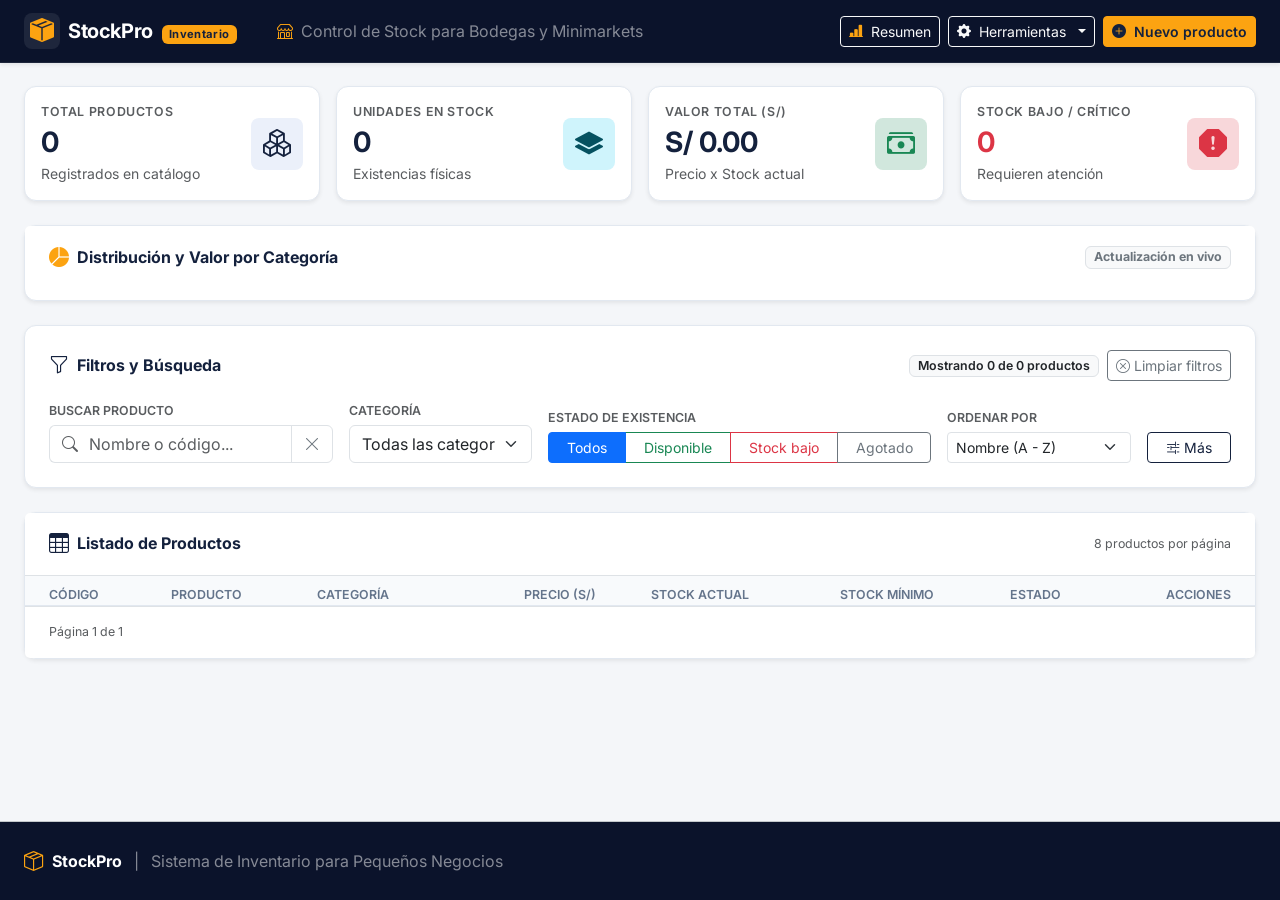
==== commit e968be20: "a se guardo" ====
--- a/index.html
+++ b/index.html
@@ -29,7 +29,7 @@
     <header>
         <nav class="navbar navbar-expand-lg navbar-dark bg-dark-navy fixed-top shadow-sm" aria-label="Navegación principal">
             <div class="container-fluid px-3 px-lg-4">
-                <a class="navbar-brand d-flex align-items-center gap-2" href="#">
+                <a class="navbar-brand d-flex align-items-center gap-2" href="landing.html">
                     <div class="brand-icon-wrapper">
                         <i class="bi bi-box-seam-fill text-accent fs-4" aria-hidden="true"></i>
                     </div>
